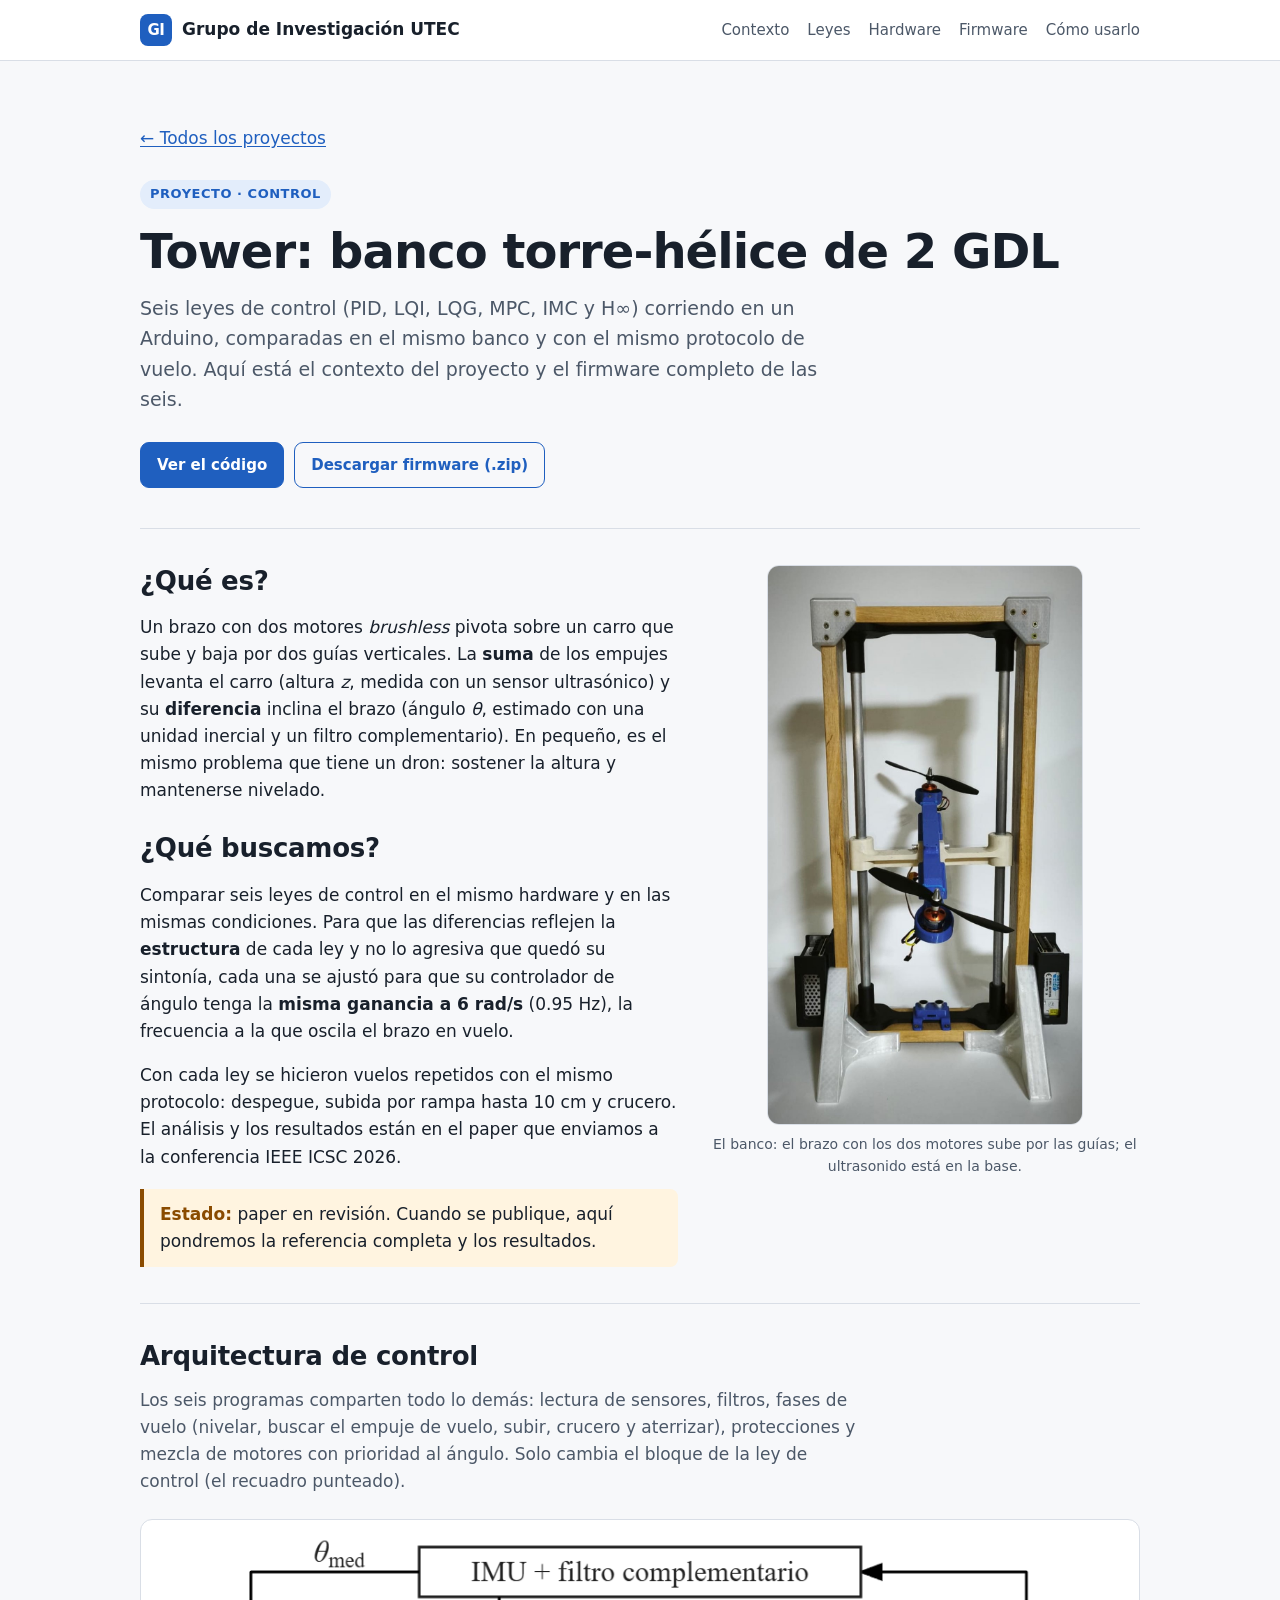
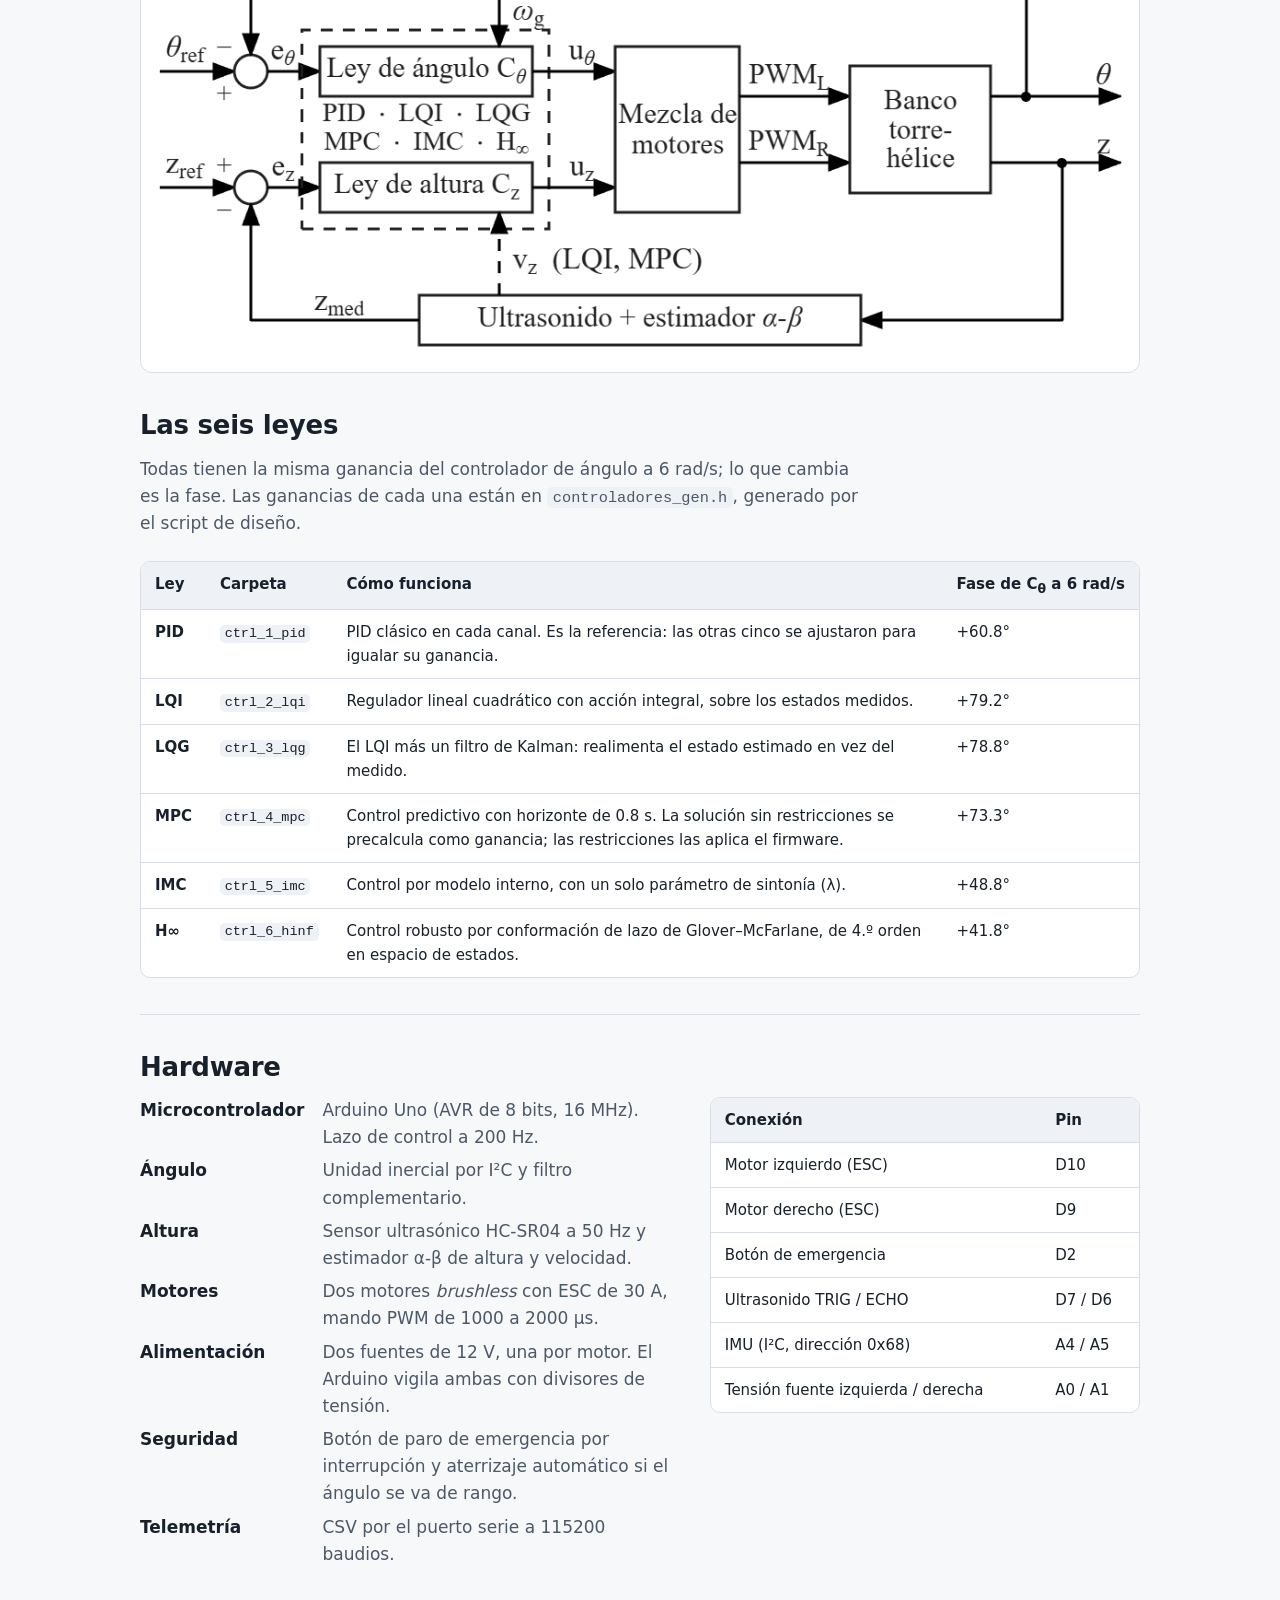
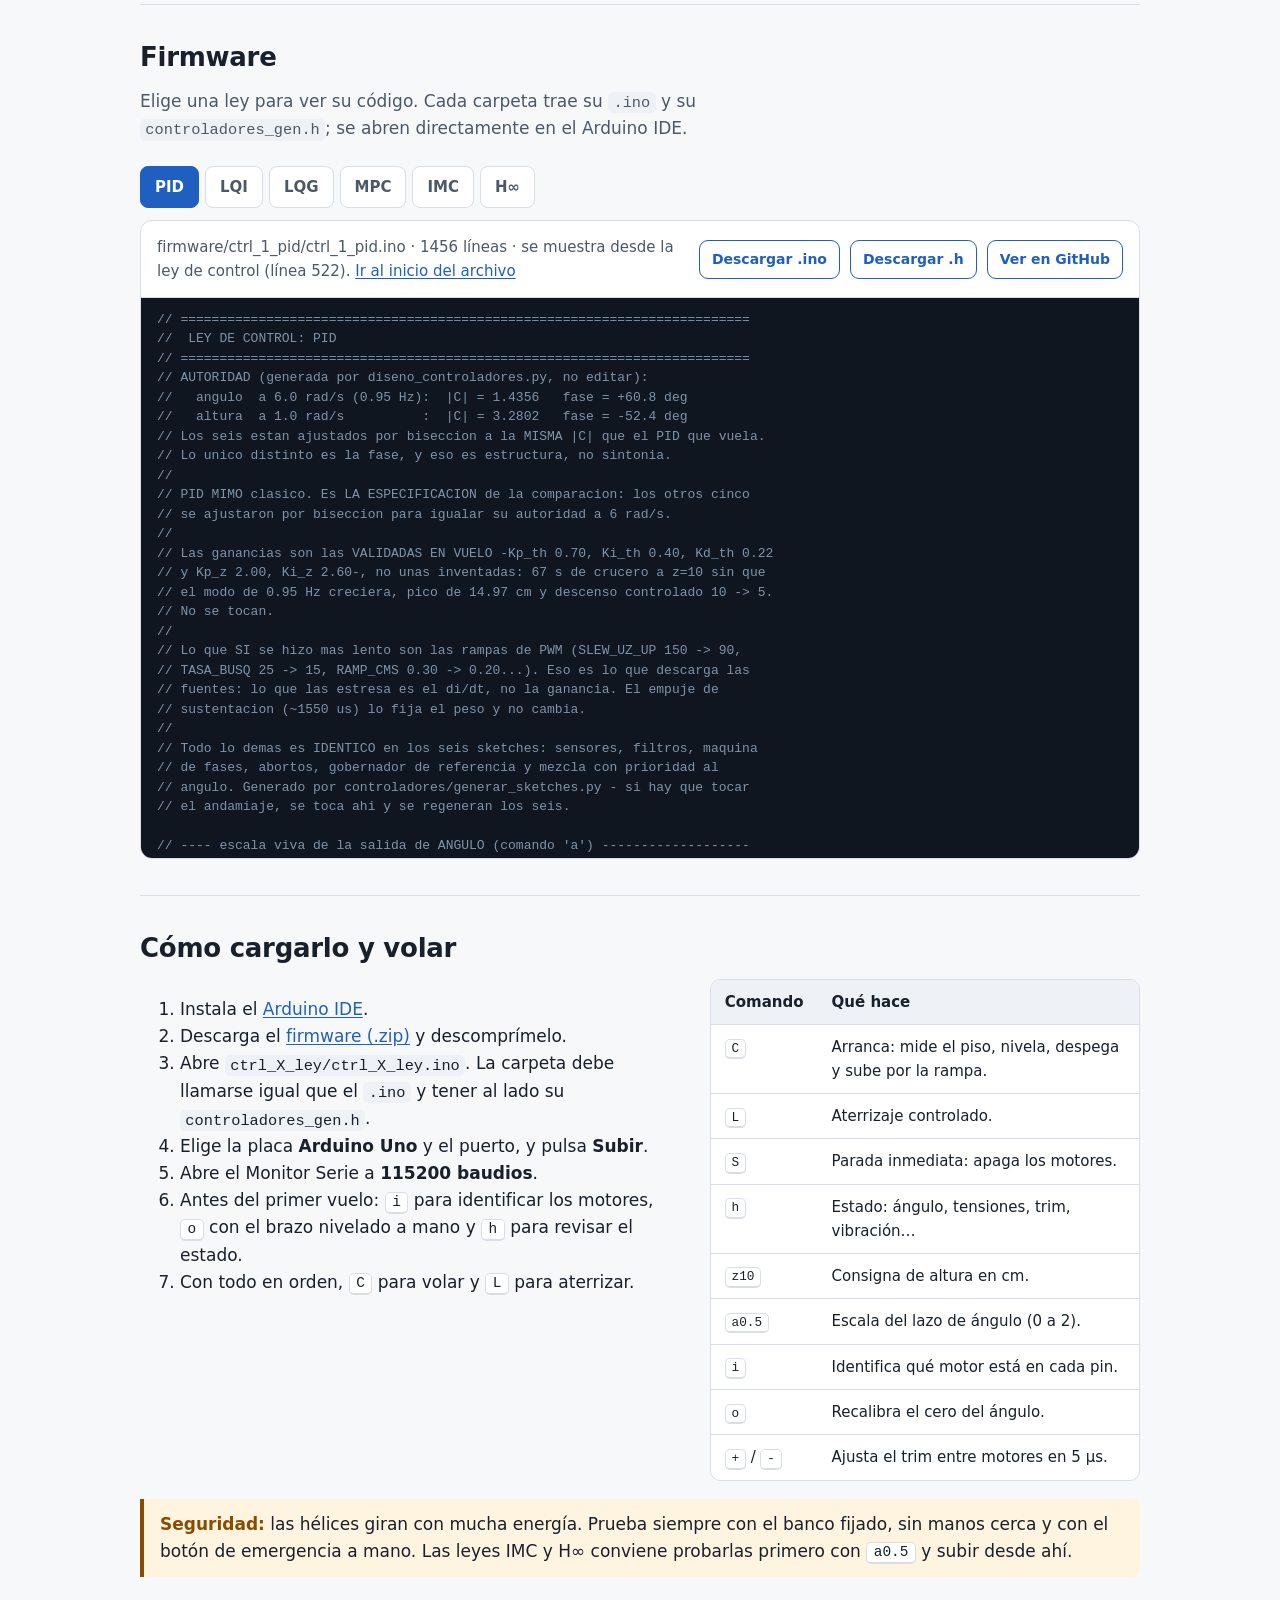
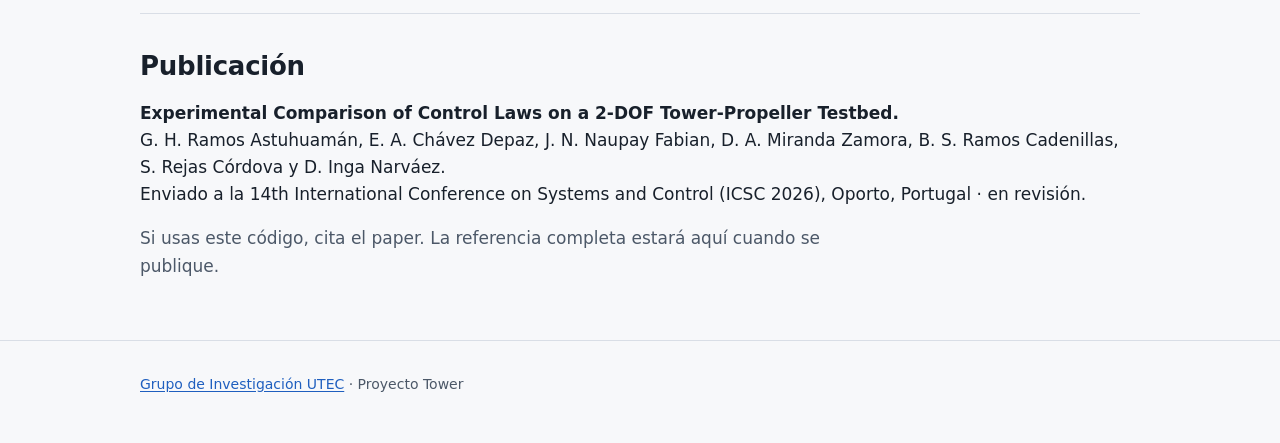
==== tower/index.html @ 36b3b281 "Web del Grupo de Investigación UTEC y proyecto Tower (firmware de las seis leyes)" ====
<!doctype html>
<html lang="es">
<head>
  <meta charset="utf-8">
  <meta name="viewport" content="width=device-width, initial-scale=1">
  <title>Tower · Grupo de Investigación UTEC</title>
  <meta name="description" content="Banco torre-hélice de 2 GDL: comparación experimental de seis leyes de control en Arduino. Contexto, hardware y firmware.">
  <link rel="stylesheet" href="../assets/estilo.css">
</head>
<body>
  <header class="barra">
    <div class="contenedor">
      <a class="marca" href="../"><span class="marca-icono" aria-hidden="true">GI</span>Grupo de Investigación UTEC</a>
      <nav class="menu" aria-label="Secciones del proyecto">
        <a href="#contexto">Contexto</a>
        <a href="#leyes">Leyes</a>
        <a href="#hardware">Hardware</a>
        <a href="#firmware">Firmware</a>
        <a href="#uso">Cómo usarlo</a>
      </nav>
    </div>
  </header>

  <main>
    <div class="contenedor">
      <section class="portada">
        <a href="../">← Todos los proyectos</a><br><br>
        <span class="etiqueta">Proyecto · Control</span>
        <h1>Tower: banco torre-hélice de 2 GDL</h1>
        <p class="entrada">Seis leyes de control (PID, LQI, LQG, MPC, IMC y H∞) corriendo en un Arduino, comparadas en el
          mismo banco y con el mismo protocolo de vuelo. Aquí está el contexto del proyecto y el firmware completo de las seis.</p>
        <br>
        <div class="botones">
          <a class="boton" href="#firmware">Ver el código</a>
          <a class="boton secundario" href="firmware_tower.zip" download>Descargar firmware (.zip)</a>
        </div>
      </section>

      <section id="contexto">
        <div class="dos-columnas">
          <div>
            <h2>¿Qué es?</h2>
            <p>Un brazo con dos motores <em>brushless</em> pivota sobre un carro que sube y baja por dos guías verticales.
              La <strong>suma</strong> de los empujes levanta el carro (altura <em>z</em>, medida con un sensor ultrasónico)
              y su <strong>diferencia</strong> inclina el brazo (ángulo <em>θ</em>, estimado con una unidad inercial y un
              filtro complementario). En pequeño, es el mismo problema que tiene un dron: sostener la altura y mantenerse
              nivelado.</p>
            <h2 style="margin-top:28px">¿Qué buscamos?</h2>
            <p>Comparar seis leyes de control en el mismo hardware y en las mismas condiciones. Para que las diferencias
              reflejen la <strong>estructura</strong> de cada ley y no lo agresiva que quedó su sintonía, cada una se ajustó
              para que su controlador de ángulo tenga la <strong>misma ganancia a 6 rad/s</strong> (0.95 Hz), la frecuencia
              a la que oscila el brazo en vuelo.</p>
            <p>Con cada ley se hicieron vuelos repetidos con el mismo protocolo: despegue, subida por rampa hasta 10 cm y
              crucero. El análisis y los resultados están en el paper que enviamos a la conferencia IEEE ICSC 2026.</p>
            <p class="nota"><strong>Estado:</strong> paper en revisión. Cuando se publique, aquí pondremos la referencia
              completa y los resultados.</p>
          </div>
          <figure>
            <img class="foto-banco" src="img/banco.jpg" alt="Banco torre-hélice: marco con dos guías metálicas, carro con el brazo azul, dos motores con hélices y el sensor ultrasónico en la base" width="900" height="1600">
            <figcaption>El banco: el brazo con los dos motores sube por las guías; el ultrasonido está en la base.</figcaption>
          </figure>
        </div>
      </section>

      <section id="leyes">
        <h2>Arquitectura de control</h2>
        <p class="seccion-intro">Los seis programas comparten todo lo demás: lectura de sensores, filtros, fases de vuelo
          (nivelar, buscar el empuje de vuelo, subir, crucero y aterrizar), protecciones y mezcla de motores con prioridad
          al ángulo. Solo cambia el bloque de la ley de control (el recuadro punteado).</p>
        <figure class="diagrama">
          <img src="img/diagrama_bloques.png" alt="Diagrama de bloques: las leyes de ángulo y de altura calculan u_theta y u_z, la mezcla de motores genera los PWM izquierdo y derecho, y la IMU y el ultrasonido cierran los lazos" width="1050" height="456">
        </figure>

        <h2 style="margin-top:36px">Las seis leyes</h2>
        <p class="seccion-intro">Todas tienen la misma ganancia del controlador de ángulo a 6 rad/s; lo que cambia es la fase.
          Las ganancias de cada una están en <code>controladores_gen.h</code>, generado por el script de diseño.</p>
        <div class="tabla-envoltura">
          <table>
            <thead>
              <tr><th>Ley</th><th>Carpeta</th><th>Cómo funciona</th><th>Fase de C<sub>θ</sub> a 6 rad/s</th></tr>
            </thead>
            <tbody>
              <tr><td><strong>PID</strong></td><td><code>ctrl_1_pid</code></td><td>PID clásico en cada canal. Es la referencia: las otras cinco se ajustaron para igualar su ganancia.</td><td class="num">+60.8°</td></tr>
              <tr><td><strong>LQI</strong></td><td><code>ctrl_2_lqi</code></td><td>Regulador lineal cuadrático con acción integral, sobre los estados medidos.</td><td class="num">+79.2°</td></tr>
              <tr><td><strong>LQG</strong></td><td><code>ctrl_3_lqg</code></td><td>El LQI más un filtro de Kalman: realimenta el estado estimado en vez del medido.</td><td class="num">+78.8°</td></tr>
              <tr><td><strong>MPC</strong></td><td><code>ctrl_4_mpc</code></td><td>Control predictivo con horizonte de 0.8 s. La solución sin restricciones se precalcula como ganancia; las restricciones las aplica el firmware.</td><td class="num">+73.3°</td></tr>
              <tr><td><strong>IMC</strong></td><td><code>ctrl_5_imc</code></td><td>Control por modelo interno, con un solo parámetro de sintonía (λ).</td><td class="num">+48.8°</td></tr>
              <tr><td><strong>H∞</strong></td><td><code>ctrl_6_hinf</code></td><td>Control robusto por conformación de lazo de Glover–McFarlane, de 4.º orden en espacio de estados.</td><td class="num">+41.8°</td></tr>
            </tbody>
          </table>
        </div>
      </section>

      <section id="hardware">
        <h2>Hardware</h2>
        <div class="dos-columnas">
          <dl class="datos">
            <dt>Microcontrolador</dt><dd>Arduino Uno (AVR de 8 bits, 16 MHz). Lazo de control a 200 Hz.</dd>
            <dt>Ángulo</dt><dd>Unidad inercial por I²C y filtro complementario.</dd>
            <dt>Altura</dt><dd>Sensor ultrasónico HC-SR04 a 50 Hz y estimador α-β de altura y velocidad.</dd>
            <dt>Motores</dt><dd>Dos motores <em>brushless</em> con ESC de 30 A, mando PWM de 1000 a 2000 µs.</dd>
            <dt>Alimentación</dt><dd>Dos fuentes de 12 V, una por motor. El Arduino vigila ambas con divisores de tensión.</dd>
            <dt>Seguridad</dt><dd>Botón de paro de emergencia por interrupción y aterrizaje automático si el ángulo se va de rango.</dd>
            <dt>Telemetría</dt><dd>CSV por el puerto serie a 115200 baudios.</dd>
          </dl>
          <div class="tabla-envoltura">
            <table>
              <thead><tr><th>Conexión</th><th>Pin</th></tr></thead>
              <tbody>
                <tr><td>Motor izquierdo (ESC)</td><td class="num">D10</td></tr>
                <tr><td>Motor derecho (ESC)</td><td class="num">D9</td></tr>
                <tr><td>Botón de emergencia</td><td class="num">D2</td></tr>
                <tr><td>Ultrasonido TRIG / ECHO</td><td class="num">D7 / D6</td></tr>
                <tr><td>IMU (I²C, dirección 0x68)</td><td class="num">A4 / A5</td></tr>
                <tr><td>Tensión fuente izquierda / derecha</td><td class="num">A0 / A1</td></tr>
              </tbody>
            </table>
          </div>
        </div>
      </section>

      <section id="firmware">
        <h2>Firmware</h2>
        <p class="seccion-intro">Elige una ley para ver su código. Cada carpeta trae su <code>.ino</code> y su
          <code>controladores_gen.h</code>; se abren directamente en el Arduino IDE.</p>
        <div class="pestanas" role="tablist" aria-label="Ley de control">
          <button class="pestana" role="tab" data-ley="ctrl_1_pid" aria-selected="true">PID</button>
          <button class="pestana" role="tab" data-ley="ctrl_2_lqi" aria-selected="false">LQI</button>
          <button class="pestana" role="tab" data-ley="ctrl_3_lqg" aria-selected="false">LQG</button>
          <button class="pestana" role="tab" data-ley="ctrl_4_mpc" aria-selected="false">MPC</button>
          <button class="pestana" role="tab" data-ley="ctrl_5_imc" aria-selected="false">IMC</button>
          <button class="pestana" role="tab" data-ley="ctrl_6_hinf" aria-selected="false">H∞</button>
        </div>
        <div class="visor" role="tabpanel">
          <div class="visor-cabecera">
            <p id="visor-info">firmware/ctrl_1_pid/ctrl_1_pid.ino</p>
            <div class="botones">
              <a class="boton secundario" id="enlace-ino" href="firmware/ctrl_1_pid/ctrl_1_pid.ino" download>Descargar .ino</a>
              <a class="boton secundario" id="enlace-h" href="firmware/ctrl_1_pid/controladores_gen.h" download>Descargar .h</a>
              <a class="boton secundario" id="enlace-github" href="#" hidden>Ver en GitHub</a>
            </div>
          </div>
          <pre class="codigo" id="codigo" tabindex="0">Cargando…</pre>
        </div>
      </section>

      <section id="uso">
        <h2>Cómo cargarlo y volar</h2>
        <div class="dos-columnas">
          <ol>
            <li>Instala el <a href="https://www.arduino.cc/en/software" rel="noopener">Arduino IDE</a>.</li>
            <li>Descarga el <a href="firmware_tower.zip" download>firmware (.zip)</a> y descomprímelo.</li>
            <li>Abre <code>ctrl_X_ley/ctrl_X_ley.ino</code>. La carpeta debe llamarse igual que el <code>.ino</code> y tener
              al lado su <code>controladores_gen.h</code>.</li>
            <li>Elige la placa <strong>Arduino Uno</strong> y el puerto, y pulsa <strong>Subir</strong>.</li>
            <li>Abre el Monitor Serie a <strong>115200 baudios</strong>.</li>
            <li>Antes del primer vuelo: <kbd>i</kbd> para identificar los motores, <kbd>o</kbd> con el brazo nivelado a
              mano y <kbd>h</kbd> para revisar el estado.</li>
            <li>Con todo en orden, <kbd>C</kbd> para volar y <kbd>L</kbd> para aterrizar.</li>
          </ol>
          <div class="tabla-envoltura">
            <table>
              <thead><tr><th>Comando</th><th>Qué hace</th></tr></thead>
              <tbody>
                <tr><td><kbd>C</kbd></td><td>Arranca: mide el piso, nivela, despega y sube por la rampa.</td></tr>
                <tr><td><kbd>L</kbd></td><td>Aterrizaje controlado.</td></tr>
                <tr><td><kbd>S</kbd></td><td>Parada inmediata: apaga los motores.</td></tr>
                <tr><td><kbd>h</kbd></td><td>Estado: ángulo, tensiones, trim, vibración…</td></tr>
                <tr><td><kbd>z10</kbd></td><td>Consigna de altura en cm.</td></tr>
                <tr><td><kbd>a0.5</kbd></td><td>Escala del lazo de ángulo (0 a 2).</td></tr>
                <tr><td><kbd>i</kbd></td><td>Identifica qué motor está en cada pin.</td></tr>
                <tr><td><kbd>o</kbd></td><td>Recalibra el cero del ángulo.</td></tr>
                <tr><td><kbd>+</kbd> / <kbd>-</kbd></td><td>Ajusta el trim entre motores en 5 µs.</td></tr>
              </tbody>
            </table>
          </div>
        </div>
        <p class="nota"><strong>Seguridad:</strong> las hélices giran con mucha energía. Prueba siempre con el banco fijado,
          sin manos cerca y con el botón de emergencia a mano. Las leyes IMC y H∞ conviene probarlas primero con
          <kbd>a0.5</kbd> y subir desde ahí.</p>
      </section>

      <section id="publicacion">
        <h2>Publicación</h2>
        <p><strong>Experimental Comparison of Control Laws on a 2-DOF Tower-Propeller Testbed.</strong><br>
          G. H. Ramos Astuhuamán, E. A. Chávez Depaz, J. N. Naupay Fabian, D. A. Miranda Zamora, B. S. Ramos Cadenillas,
          S. Rejas Córdova y D. Inga Narváez.<br>
          Enviado a la 14th International Conference on Systems and Control (ICSC 2026), Oporto, Portugal · en revisión.</p>
        <p class="seccion-intro">Si usas este código, cita el paper. La referencia completa estará aquí cuando se publique.</p>
      </section>
    </div>
  </main>

  <footer>
    <div class="contenedor"><a href="../">Grupo de Investigación UTEC</a> · Proyecto Tower</div>
  </footer>

  <script>
  (function () {
    // Repositorio en GitHub ("usuario/repositorio"). Vacío = se detecta solo en GitHub Pages.
    var REPO = "";

    var codigo = document.getElementById("codigo");
    var info = document.getElementById("visor-info");
    var enlaceIno = document.getElementById("enlace-ino");
    var enlaceH = document.getElementById("enlace-h");
    var enlaceGit = document.getElementById("enlace-github");
    var cache = {};

    function repoGitHub() {
      if (REPO) return REPO;
      var host = location.hostname;
      if (!/\.github\.io$/.test(host)) return null;
      var usuario = host.split(".")[0];
      var partes = location.pathname.split("/").filter(Boolean);
      var repo = partes.length && partes[0] !== "tower" ? partes[0] : usuario + ".github.io";
      return usuario + "/" + repo;
    }

    function escapar(t) {
      return t.replace(/&/g, "&amp;").replace(/</g, "&lt;").replace(/>/g, "&gt;");
    }

    // Resalta los comentarios // y /* */ (sin tocar lo que está dentro de comillas).
    function resaltar(texto) {
      var salida = "", i = 0, n = texto.length, enBloque = false;
      while (i < n) {
        if (enBloque) {
          var fin = texto.indexOf("*/", i);
          fin = fin < 0 ? n : fin + 2;
          salida += '<span class="com">' + escapar(texto.slice(i, fin)) + "</span>";
          i = fin; enBloque = false; continue;
        }
        var c = texto[i];
        if (c === '"' || c === "'") {
          var j = i + 1;
          while (j < n && texto[j] !== c && texto[j] !== "\n") { if (texto[j] === "\\") j++; j++; }
          salida += escapar(texto.slice(i, j + 1)); i = j + 1; continue;
        }
        if (c === "/" && texto[i + 1] === "/") {
          var eol = texto.indexOf("\n", i); if (eol < 0) eol = n;
          salida += '<span class="com">' + escapar(texto.slice(i, eol)) + "</span>";
          i = eol; continue;
        }
        if (c === "/" && texto[i + 1] === "*") { enBloque = true; continue; }
        salida += escapar(c); i++;
      }
      return salida;
    }

    function mostrar(ley) {
      var ruta = "firmware/" + ley + "/" + ley + ".ino";
      enlaceIno.href = ruta;
      enlaceH.href = "firmware/" + ley + "/controladores_gen.h";
      var repo = repoGitHub();
      if (repo) {
        enlaceGit.href = "https://github.com/" + repo + "/tree/main/tower/firmware/" + ley;
        enlaceGit.hidden = false;
      }
      document.querySelectorAll(".pestana").forEach(function (b) {
        b.setAttribute("aria-selected", b.dataset.ley === ley ? "true" : "false");
      });
      if (cache[ley]) { pintar(ley, ruta, cache[ley]); return; }
      codigo.textContent = "Cargando…";
      fetch(ruta).then(function (r) {
        if (!r.ok) throw new Error(r.status);
        return r.text();
      }).then(function (t) {
        cache[ley] = t; pintar(ley, ruta, t);
      }).catch(function () {
        info.textContent = ruta;
        codigo.textContent = "No se pudo cargar el código aquí (al abrir la página como archivo local el navegador lo bloquea).\n" +
          "Usa el botón «Descargar .ino» o mira la carpeta tower/firmware del repositorio.";
      });
    }

    // Muestra el archivo completo y lo deja posicionado en el bloque propio de la ley
    // (los seis comparten la cabecera y el andamiaje; lo que cambia empieza en "LEY DE CONTROL").
    function pintar(ley, ruta, texto) {
      texto = texto.replace(/\r\n?/g, "\n");
      var lineas = texto.split("\n");
      var marca = -1;
      for (var k = 0; k < lineas.length; k++) {
        if (lineas[k].indexOf("LEY DE CONTROL") >= 0) { marca = Math.max(0, k - 1); break; }
      }
      if (marca < 0) {
        info.textContent = ruta + " · " + lineas.length.toLocaleString("es") + " líneas";
        codigo.innerHTML = resaltar(texto);
        codigo.scrollTop = 0;
        return;
      }
      var antes = lineas.slice(0, marca).join("\n") + "\n";
      var despues = lineas.slice(marca).join("\n");
      codigo.innerHTML = resaltar(antes) + '<span id="marca-ley"></span>' + resaltar(despues);
      info.innerHTML = escapar(ruta) + " · " + lineas.length.toLocaleString("es") +
        ' líneas · se muestra desde la ley de control (línea ' + (marca + 1) + '). ' +
        '<a href="#" id="ir-inicio">Ir al inicio del archivo</a>';
      var span = document.getElementById("marca-ley");
      codigo.scrollTop = span.offsetTop - 14;
      document.getElementById("ir-inicio").addEventListener("click", function (e) {
        e.preventDefault(); codigo.scrollTop = 0;
      });
    }

    document.querySelectorAll(".pestana").forEach(function (b) {
      b.addEventListener("click", function () { mostrar(b.dataset.ley); });
    });
    mostrar("ctrl_1_pid");
  })();
  </script>
</body>
</html>
---- assets/estilo.css ----
/* Grupo de Investigación UTEC — estilos compartidos por todas las páginas */

:root {
  --fondo: #f7f8fa;
  --superficie: #ffffff;
  --superficie-2: #eef1f5;
  --texto: #18202b;
  --texto-suave: #4c5868;
  --borde: #d9dee6;
  --acento: #1f5fbf;
  --acento-suave: #e3edfb;
  --acento-texto: #ffffff;
  --aviso: #8a4b00;
  --aviso-fondo: #fff4e0;
  --codigo-fondo: #0f1620;
  --codigo-texto: #dbe4ee;
  --codigo-comentario: #7f93a8;
  --sombra: 0 1px 2px rgba(16, 24, 40, .06), 0 4px 16px rgba(16, 24, 40, .06);
  --radio: 12px;
  --ancho: 1040px;
  --fuente: "Segoe UI", system-ui, -apple-system, Roboto, "Helvetica Neue", Arial, sans-serif;
  --mono: ui-monospace, "Cascadia Code", "SFMono-Regular", Consolas, "Liberation Mono", monospace;
  color-scheme: light;
}

@media (prefers-color-scheme: dark) {
  :root {
    --fondo: #0e131a;
    --superficie: #151c25;
    --superficie-2: #1c2531;
    --texto: #e6ebf1;
    --texto-suave: #a3b0c0;
    --borde: #2a3543;
    --acento: #6ea8ff;
    --acento-suave: #1a2a42;
    --acento-texto: #0e131a;
    --aviso: #ffcf8a;
    --aviso-fondo: #2e2414;
    --codigo-fondo: #0a0f15;
    --sombra: 0 1px 2px rgba(0, 0, 0, .4);
    color-scheme: dark;
  }
}

* { box-sizing: border-box; }
html { scroll-behavior: smooth; }
body {
  margin: 0;
  background: var(--fondo);
  color: var(--texto);
  font-family: var(--fuente);
  font-size: 17px;
  line-height: 1.6;
}
img { max-width: 100%; height: auto; display: block; }
a { color: var(--acento); text-underline-offset: 2px; }
a:hover { text-decoration-thickness: 2px; }
code, pre, kbd { font-family: var(--mono); }
code { font-size: .9em; background: var(--superficie-2); padding: .1em .35em; border-radius: 5px; }
kbd {
  font-size: .85em; padding: .1em .45em; border: 1px solid var(--borde);
  border-bottom-width: 2px; border-radius: 5px; background: var(--superficie);
}

.contenedor { max-width: var(--ancho); margin: 0 auto; padding: 0 20px; }

/* ---- barra superior ---- */
.barra {
  position: sticky; top: 0; z-index: 10;
  background: color-mix(in srgb, var(--superficie) 92%, transparent);
  backdrop-filter: blur(8px);
  border-bottom: 1px solid var(--borde);
}
.barra .contenedor { display: flex; align-items: center; gap: 20px; min-height: 60px; flex-wrap: wrap; }
.marca { display: flex; align-items: center; gap: 10px; font-weight: 700; color: var(--texto); text-decoration: none; }
.marca-icono {
  width: 32px; height: 32px; border-radius: 8px; background: var(--acento); color: var(--acento-texto);
  display: grid; place-items: center; font-size: 15px; font-weight: 800; letter-spacing: -.5px;
}
.menu { display: flex; gap: 18px; margin-left: auto; flex-wrap: wrap; }
.menu a { color: var(--texto-suave); text-decoration: none; font-size: 15px; }
.menu a:hover, .menu a[aria-current="page"] { color: var(--texto); }

/* ---- portada ---- */
.portada { padding: 64px 0 40px; }
.etiqueta {
  display: inline-block; font-size: 13px; font-weight: 600; letter-spacing: .04em; text-transform: uppercase;
  color: var(--acento); background: var(--acento-suave); padding: 4px 10px; border-radius: 999px;
}
h1 { font-size: clamp(32px, 5vw, 48px); line-height: 1.12; margin: 16px 0 14px; letter-spacing: -.02em; }
h2 { font-size: 26px; line-height: 1.25; margin: 0 0 14px; letter-spacing: -.01em; }
h3 { font-size: 19px; margin: 0 0 8px; }
.entrada { font-size: 19px; color: var(--texto-suave); max-width: 720px; margin: 0; }

section { padding: 36px 0; scroll-margin-top: 64px; }
section + section { border-top: 1px solid var(--borde); }
.seccion-intro { color: var(--texto-suave); max-width: 720px; margin: 0 0 24px; }

/* ---- tarjetas ---- */
.rejilla { display: grid; gap: 20px; grid-template-columns: repeat(auto-fill, minmax(290px, 1fr)); }
.tarjeta {
  background: var(--superficie); border: 1px solid var(--borde); border-radius: var(--radio);
  box-shadow: var(--sombra); overflow: hidden; display: flex; flex-direction: column;
}
.tarjeta-img { aspect-ratio: 16 / 10; object-fit: cover; object-position: center 40%; width: 100%; background: var(--superficie-2); }
.tarjeta-cuerpo { padding: 20px; display: flex; flex-direction: column; gap: 10px; flex: 1; }
.tarjeta-cuerpo p { margin: 0; color: var(--texto-suave); }
.tarjeta-pie { margin-top: auto; padding-top: 6px; }
.tarjeta.pendiente { border-style: dashed; box-shadow: none; background: transparent; }
.tarjeta.pendiente .tarjeta-cuerpo { justify-content: center; min-height: 180px; }

.estado {
  align-self: flex-start; font-size: 13px; font-weight: 600; padding: 3px 10px; border-radius: 999px;
  background: var(--aviso-fondo); color: var(--aviso);
}
.boton {
  display: inline-flex; align-items: center; gap: 8px; padding: 10px 16px; border-radius: 9px;
  background: var(--acento); color: var(--acento-texto); text-decoration: none; font-weight: 600; font-size: 15px;
  border: 1px solid var(--acento);
}
.boton.secundario { background: transparent; color: var(--acento); }
.botones { display: flex; gap: 10px; flex-wrap: wrap; }

/* ---- listas y tablas ---- */
.lista-limpia { list-style: none; padding: 0; margin: 0; }
.personas { display: grid; gap: 10px; grid-template-columns: repeat(auto-fill, minmax(260px, 1fr)); }
.persona { background: var(--superficie); border: 1px solid var(--borde); border-radius: 10px; padding: 12px 16px; }
.persona span { display: block; color: var(--texto-suave); font-size: 14px; }

.tabla-envoltura { overflow-x: auto; border: 1px solid var(--borde); border-radius: 10px; background: var(--superficie); }
table { border-collapse: collapse; width: 100%; font-size: 15px; }
th, td { text-align: left; padding: 10px 14px; border-bottom: 1px solid var(--borde); vertical-align: top; }
th { background: var(--superficie-2); font-weight: 600; white-space: nowrap; }
tr:last-child td { border-bottom: 0; }
td.num { font-variant-numeric: tabular-nums; white-space: nowrap; }

/* ---- página de proyecto ---- */
.dos-columnas { display: grid; gap: 32px; grid-template-columns: minmax(0, 1.25fr) minmax(0, 1fr); align-items: start; }
.foto-banco { border-radius: var(--radio); border: 1px solid var(--borde); max-height: 560px; width: auto; margin: 0 auto; }
figure { margin: 0; }
figcaption { font-size: 14px; color: var(--texto-suave); margin-top: 8px; text-align: center; }
.diagrama { background: #fff; border-radius: var(--radio); padding: 16px; border: 1px solid var(--borde); }
.datos { display: grid; grid-template-columns: max-content 1fr; gap: 6px 18px; margin: 0; }
.datos dt { font-weight: 600; }
.datos dd { margin: 0; color: var(--texto-suave); }
.nota {
  border-left: 4px solid var(--aviso); background: var(--aviso-fondo); padding: 12px 16px;
  border-radius: 0 8px 8px 0; margin: 18px 0 0;
}
.nota strong { color: var(--aviso); }

/* ---- visor de código ---- */
.pestanas { display: flex; gap: 6px; flex-wrap: wrap; margin-bottom: 12px; }
.pestana {
  font: inherit; font-size: 15px; font-weight: 600; padding: 8px 14px; border-radius: 8px; cursor: pointer;
  border: 1px solid var(--borde); background: var(--superficie); color: var(--texto-suave);
}
.pestana[aria-selected="true"] { background: var(--acento); border-color: var(--acento); color: var(--acento-texto); }
.visor { border: 1px solid var(--borde); border-radius: var(--radio); overflow: hidden; background: var(--superficie); }
.visor-cabecera { display: flex; flex-wrap: wrap; gap: 10px 16px; align-items: center; padding: 14px 16px; border-bottom: 1px solid var(--borde); }
.visor-cabecera p { margin: 0; color: var(--texto-suave); font-size: 15px; flex: 1 1 320px; }
.visor-cabecera .botones a { font-size: 14px; padding: 7px 12px; }
.codigo {
  margin: 0; max-height: 560px; overflow: auto; background: var(--codigo-fondo); color: var(--codigo-texto);
  font-size: 13px; line-height: 1.5; padding: 14px 16px; tab-size: 2; position: relative;
}
.codigo .com { color: var(--codigo-comentario); }

footer { padding: 32px 0 48px; color: var(--texto-suave); font-size: 14px; border-top: 1px solid var(--borde); }

@media (max-width: 760px) {
  body { font-size: 16px; }
  .portada { padding: 40px 0 24px; }
  .dos-columnas { grid-template-columns: 1fr; }
  .menu { margin-left: 0; gap: 14px; }
  .datos { grid-template-columns: 1fr; }
  .datos dd { margin-bottom: 6px; }
}
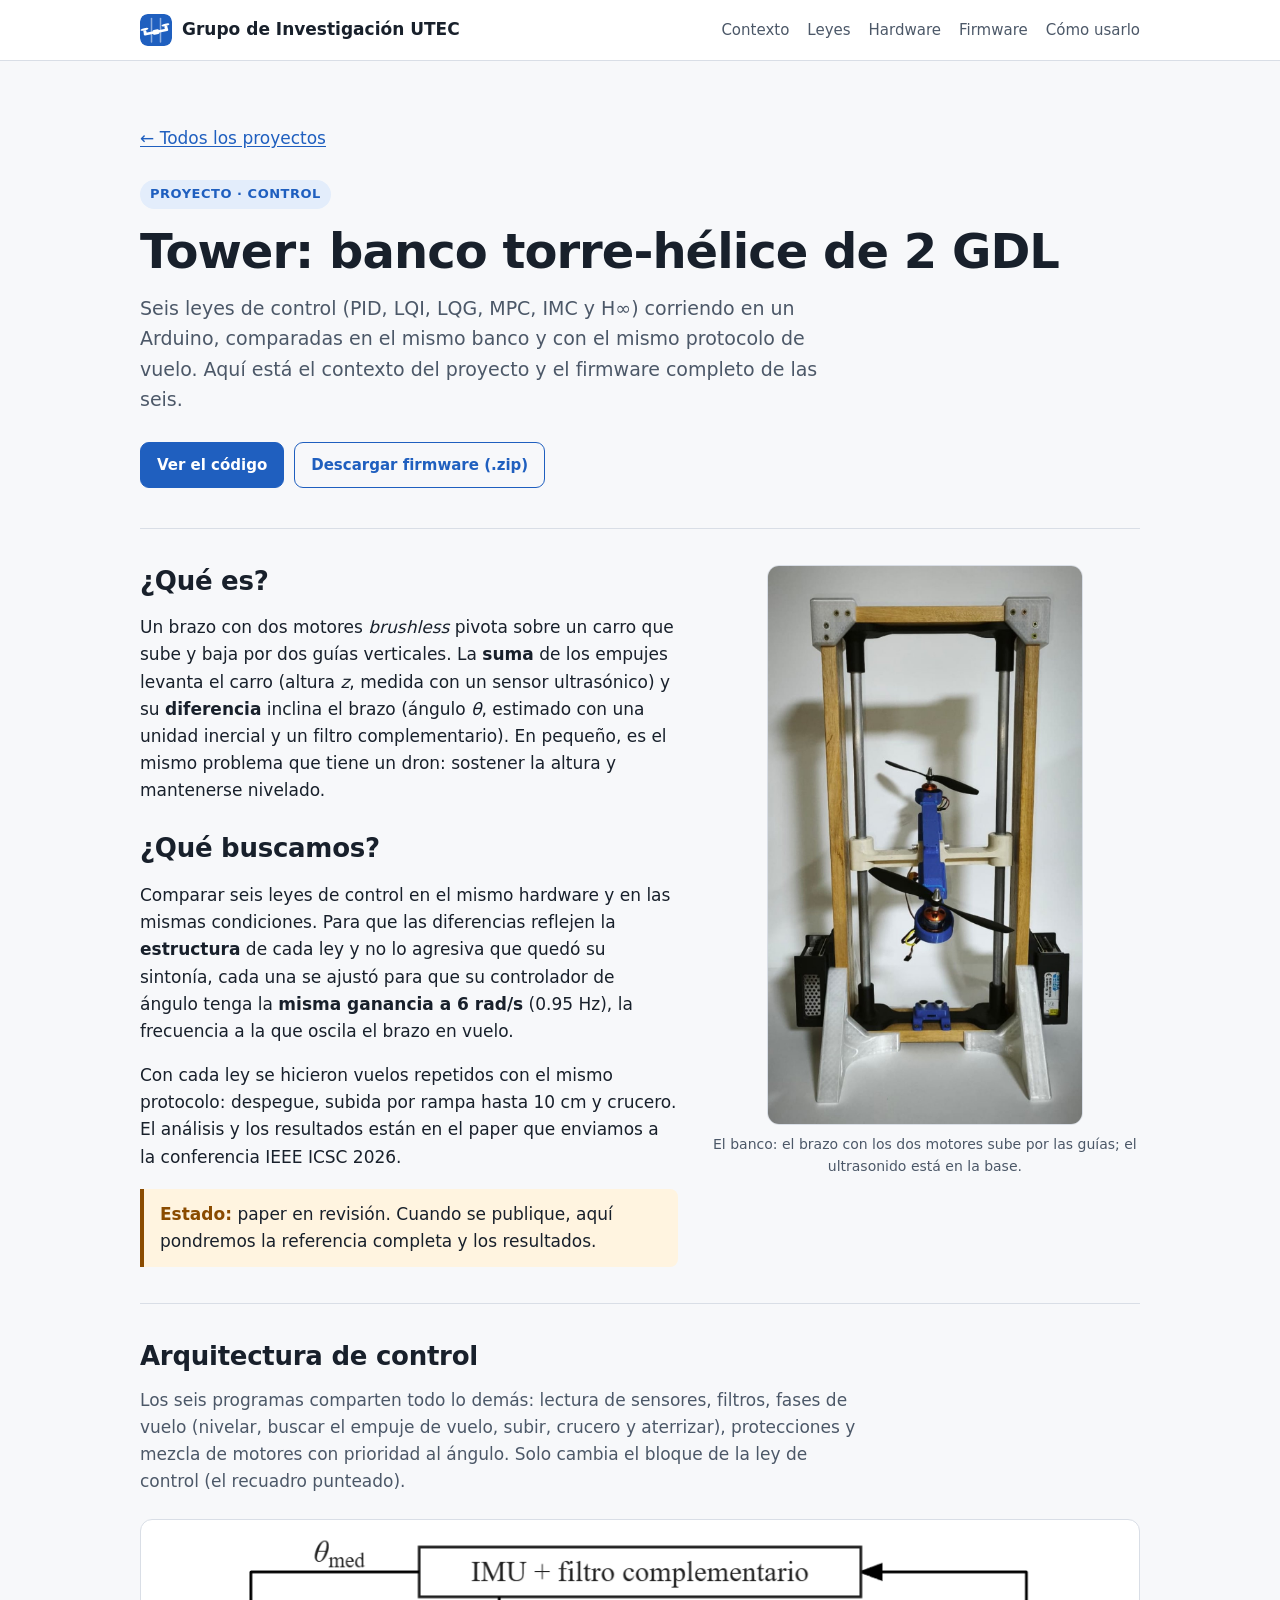
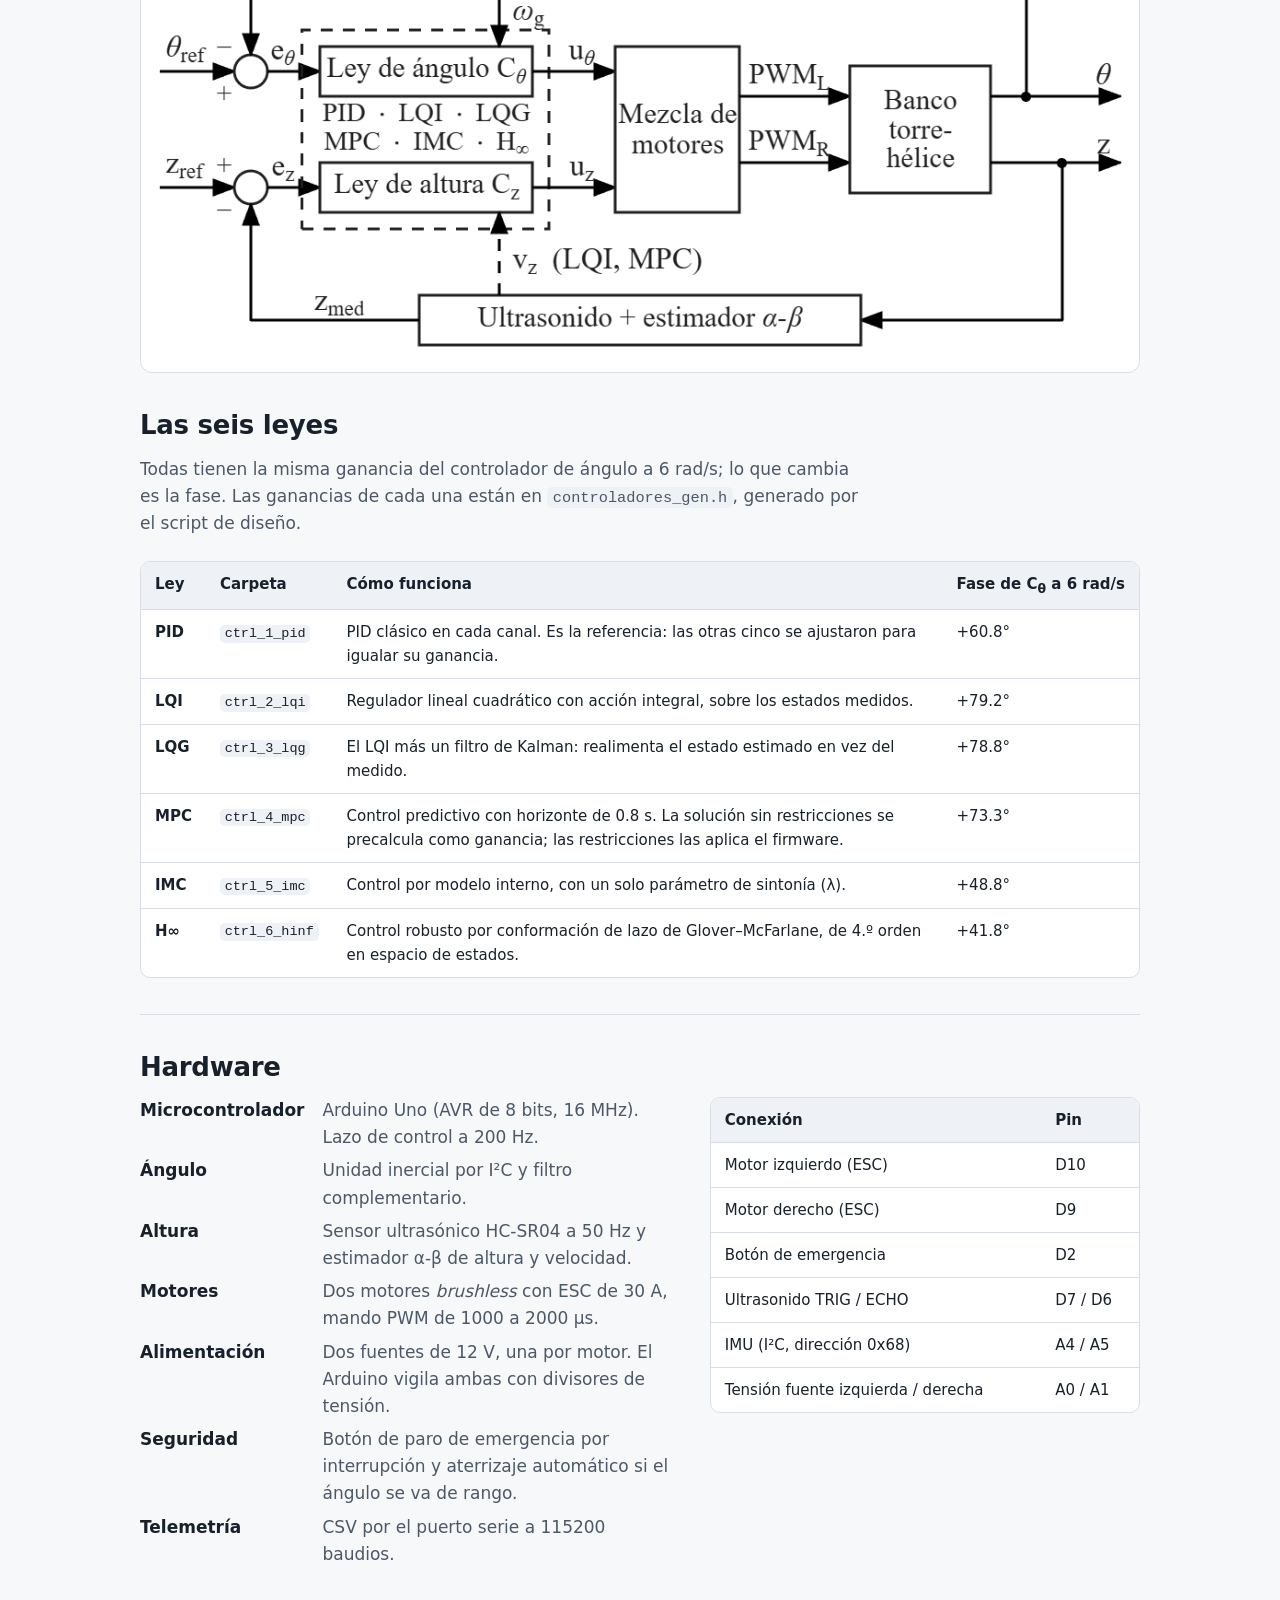
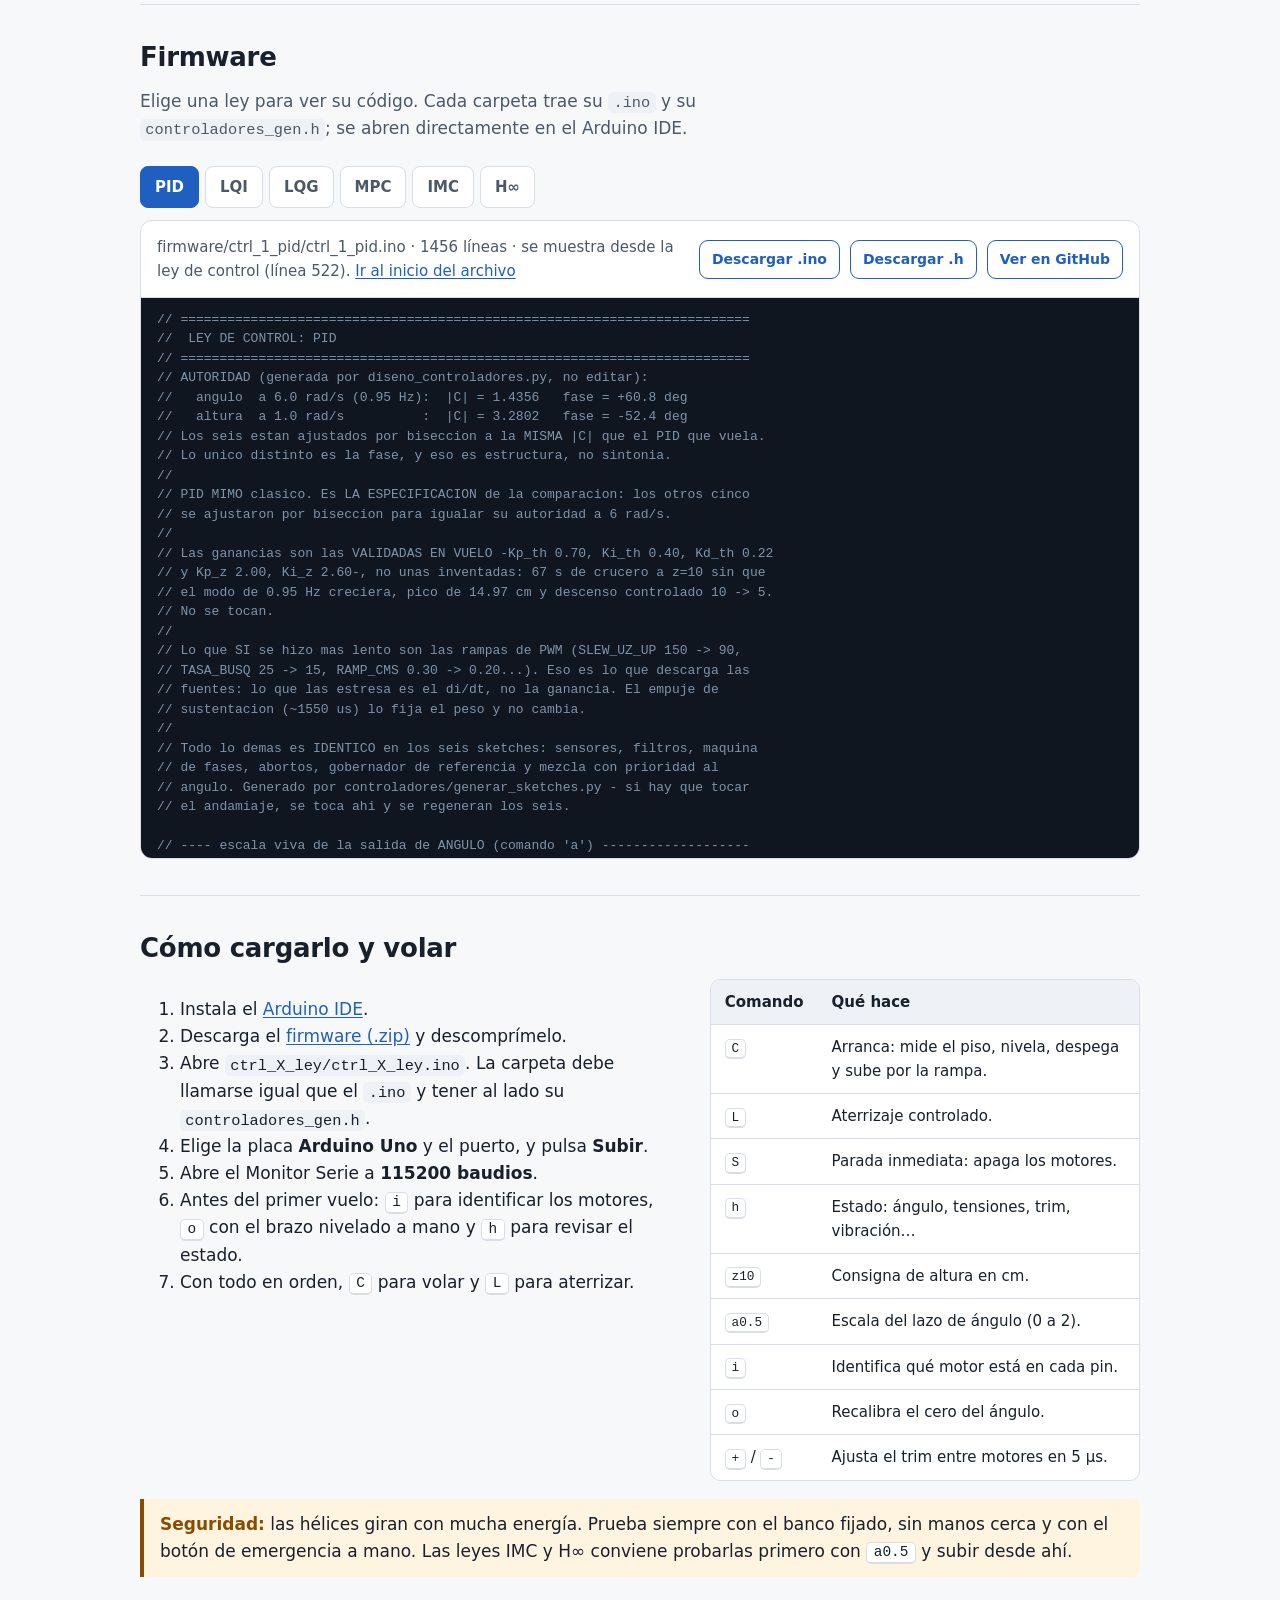
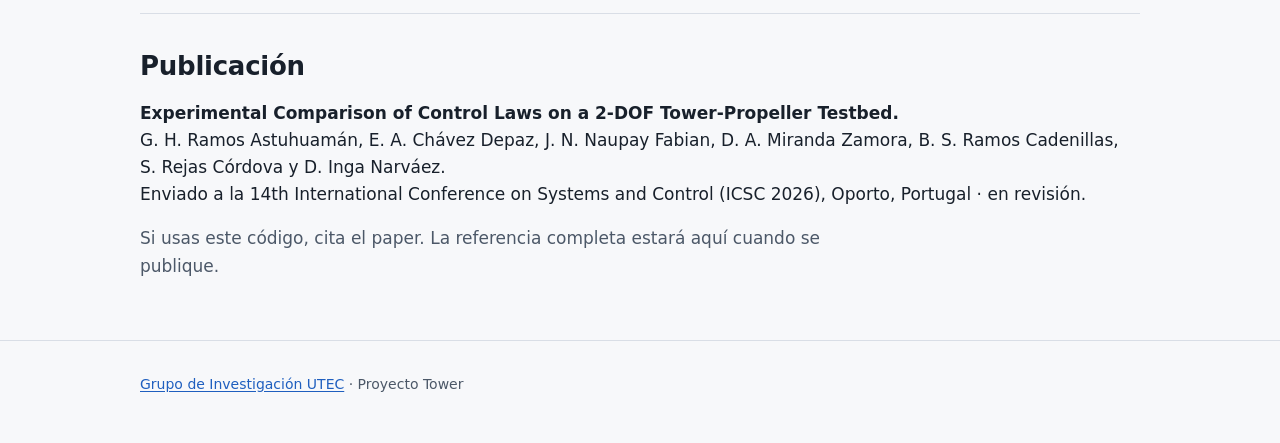
==== commit af42fc50: "Ícono del grupo: banco torre-hélice como favicon y en la barra superior" ====
--- a/tower/index.html
+++ b/tower/index.html
@@ -6,11 +6,14 @@
   <title>Tower · Grupo de Investigación UTEC</title>
   <meta name="description" content="Banco torre-hélice de 2 GDL: comparación experimental de seis leyes de control en Arduino. Contexto, hardware y firmware.">
   <link rel="stylesheet" href="../assets/estilo.css">
+  <link rel="icon" href="../assets/icono.svg" type="image/svg+xml">
+  <link rel="icon" href="../assets/icono-32.png" sizes="32x32" type="image/png">
+  <link rel="apple-touch-icon" href="../assets/apple-touch-icon.png">
 </head>
 <body>
   <header class="barra">
     <div class="contenedor">
-      <a class="marca" href="../"><span class="marca-icono" aria-hidden="true">GI</span>Grupo de Investigación UTEC</a>
+      <a class="marca" href="../"><img class="marca-icono" src="../assets/icono.svg" alt="" width="32" height="32">Grupo de Investigación UTEC</a>
       <nav class="menu" aria-label="Secciones del proyecto">
         <a href="#contexto">Contexto</a>
         <a href="#leyes">Leyes</a>
--- a/assets/estilo.css
+++ b/assets/estilo.css
@@ -73,10 +73,7 @@
 }
 .barra .contenedor { display: flex; align-items: center; gap: 20px; min-height: 60px; flex-wrap: wrap; }
 .marca { display: flex; align-items: center; gap: 10px; font-weight: 700; color: var(--texto); text-decoration: none; }
-.marca-icono {
-  width: 32px; height: 32px; border-radius: 8px; background: var(--acento); color: var(--acento-texto);
-  display: grid; place-items: center; font-size: 15px; font-weight: 800; letter-spacing: -.5px;
-}
+.marca-icono { width: 32px; height: 32px; border-radius: 8px; flex: none; }
 .menu { display: flex; gap: 18px; margin-left: auto; flex-wrap: wrap; }
 .menu a { color: var(--texto-suave); text-decoration: none; font-size: 15px; }
 .menu a:hover, .menu a[aria-current="page"] { color: var(--texto); }
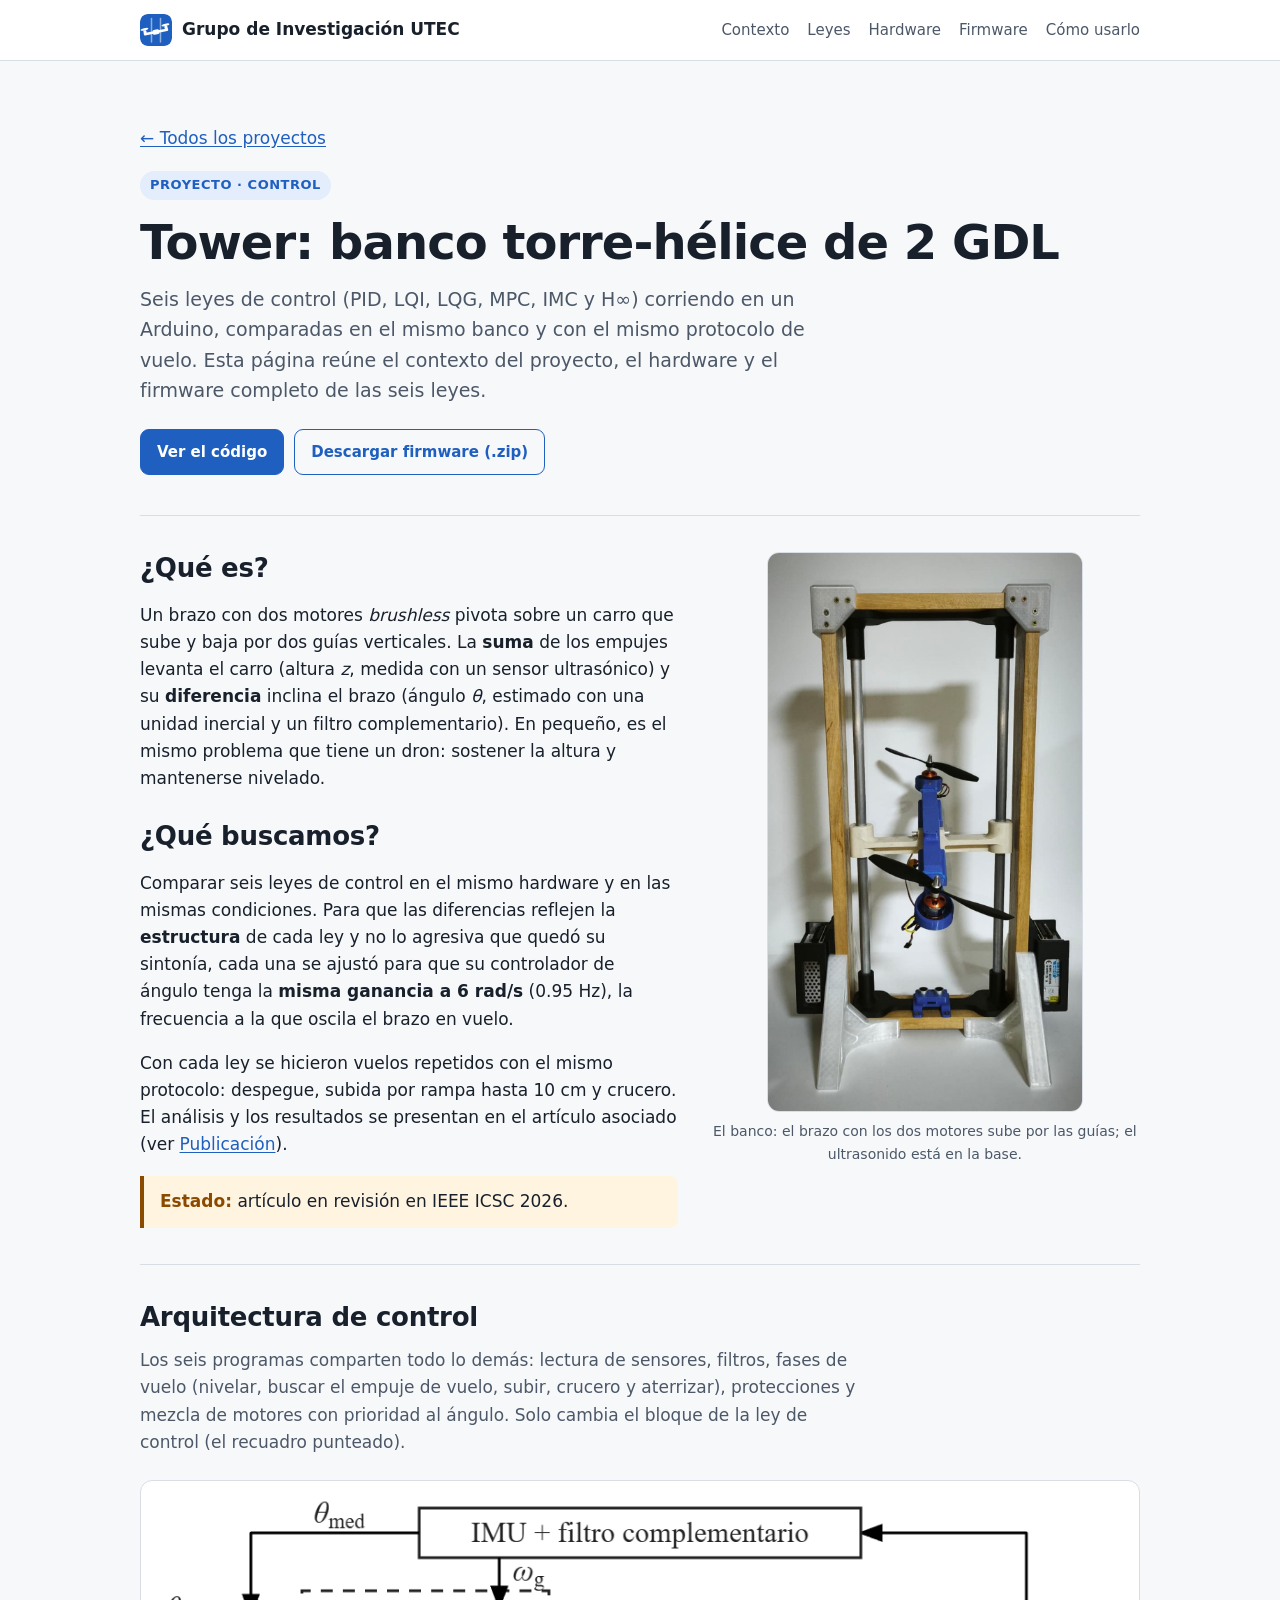
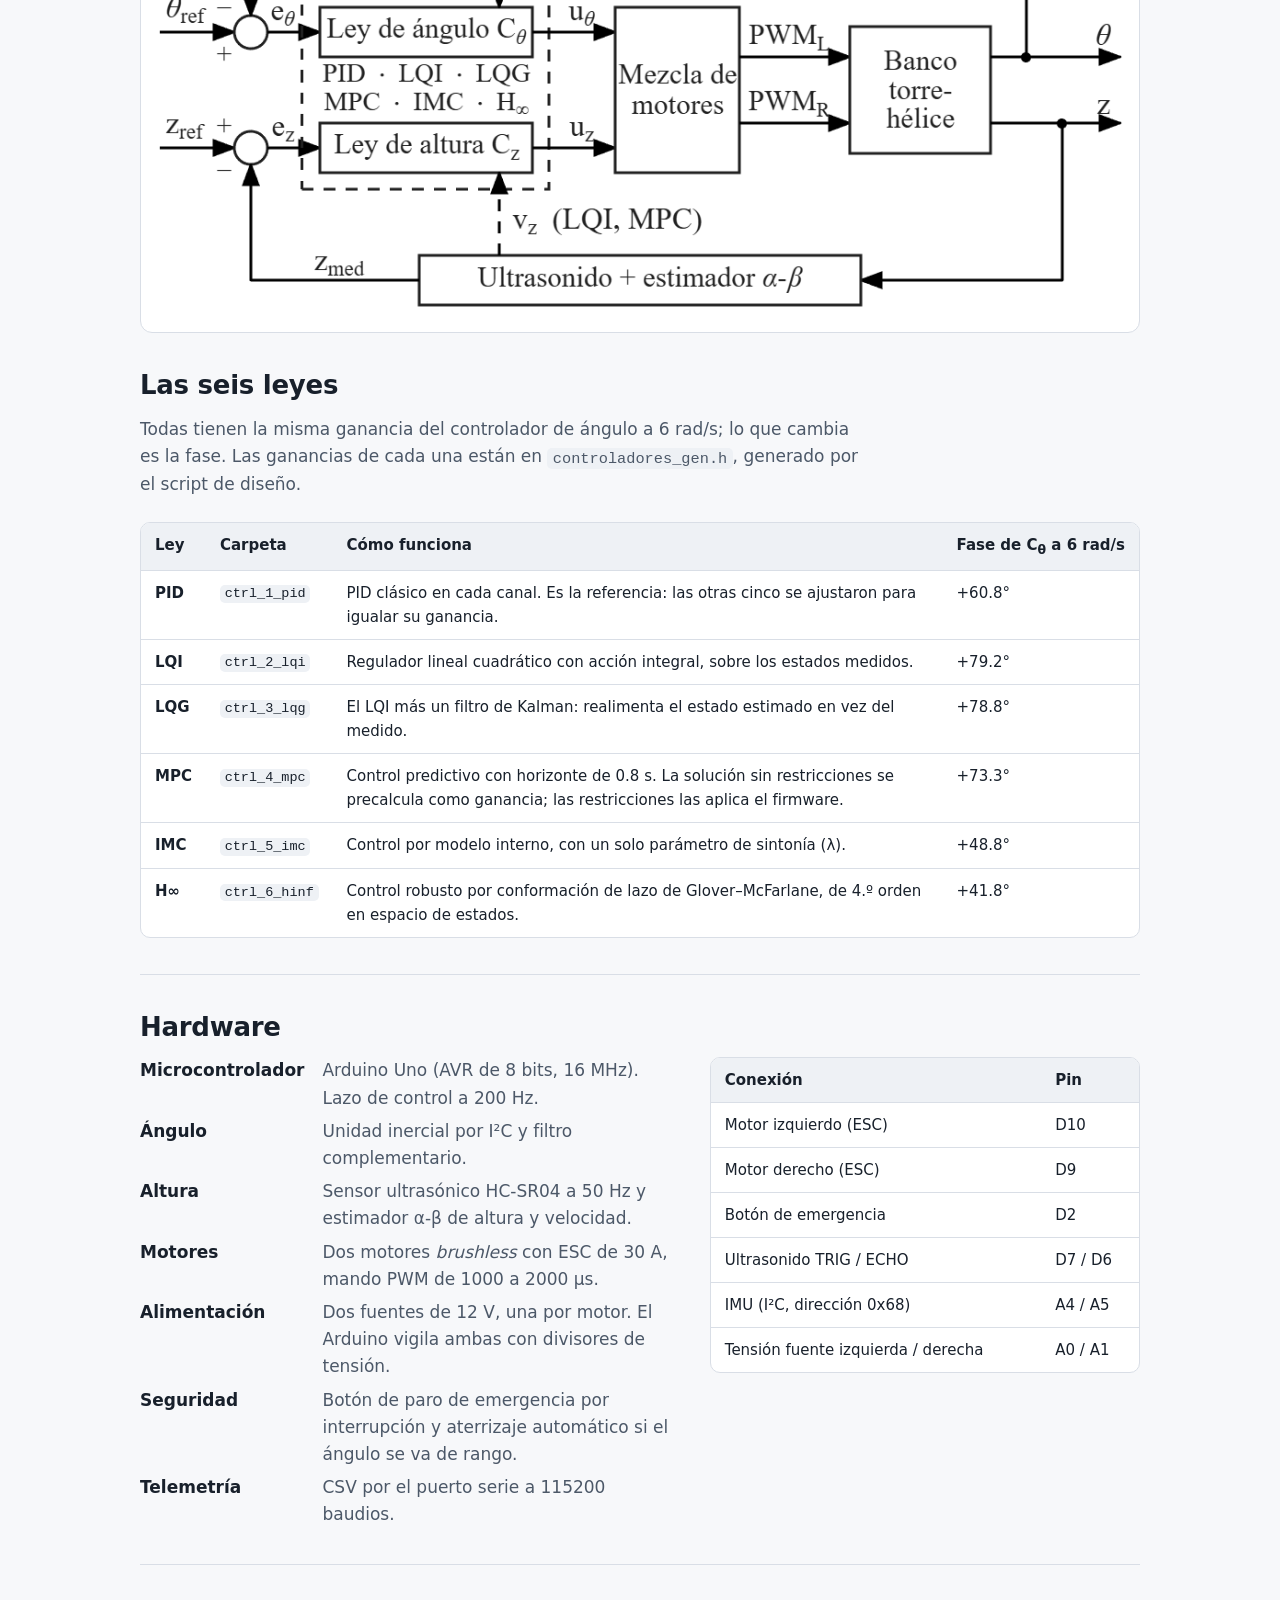
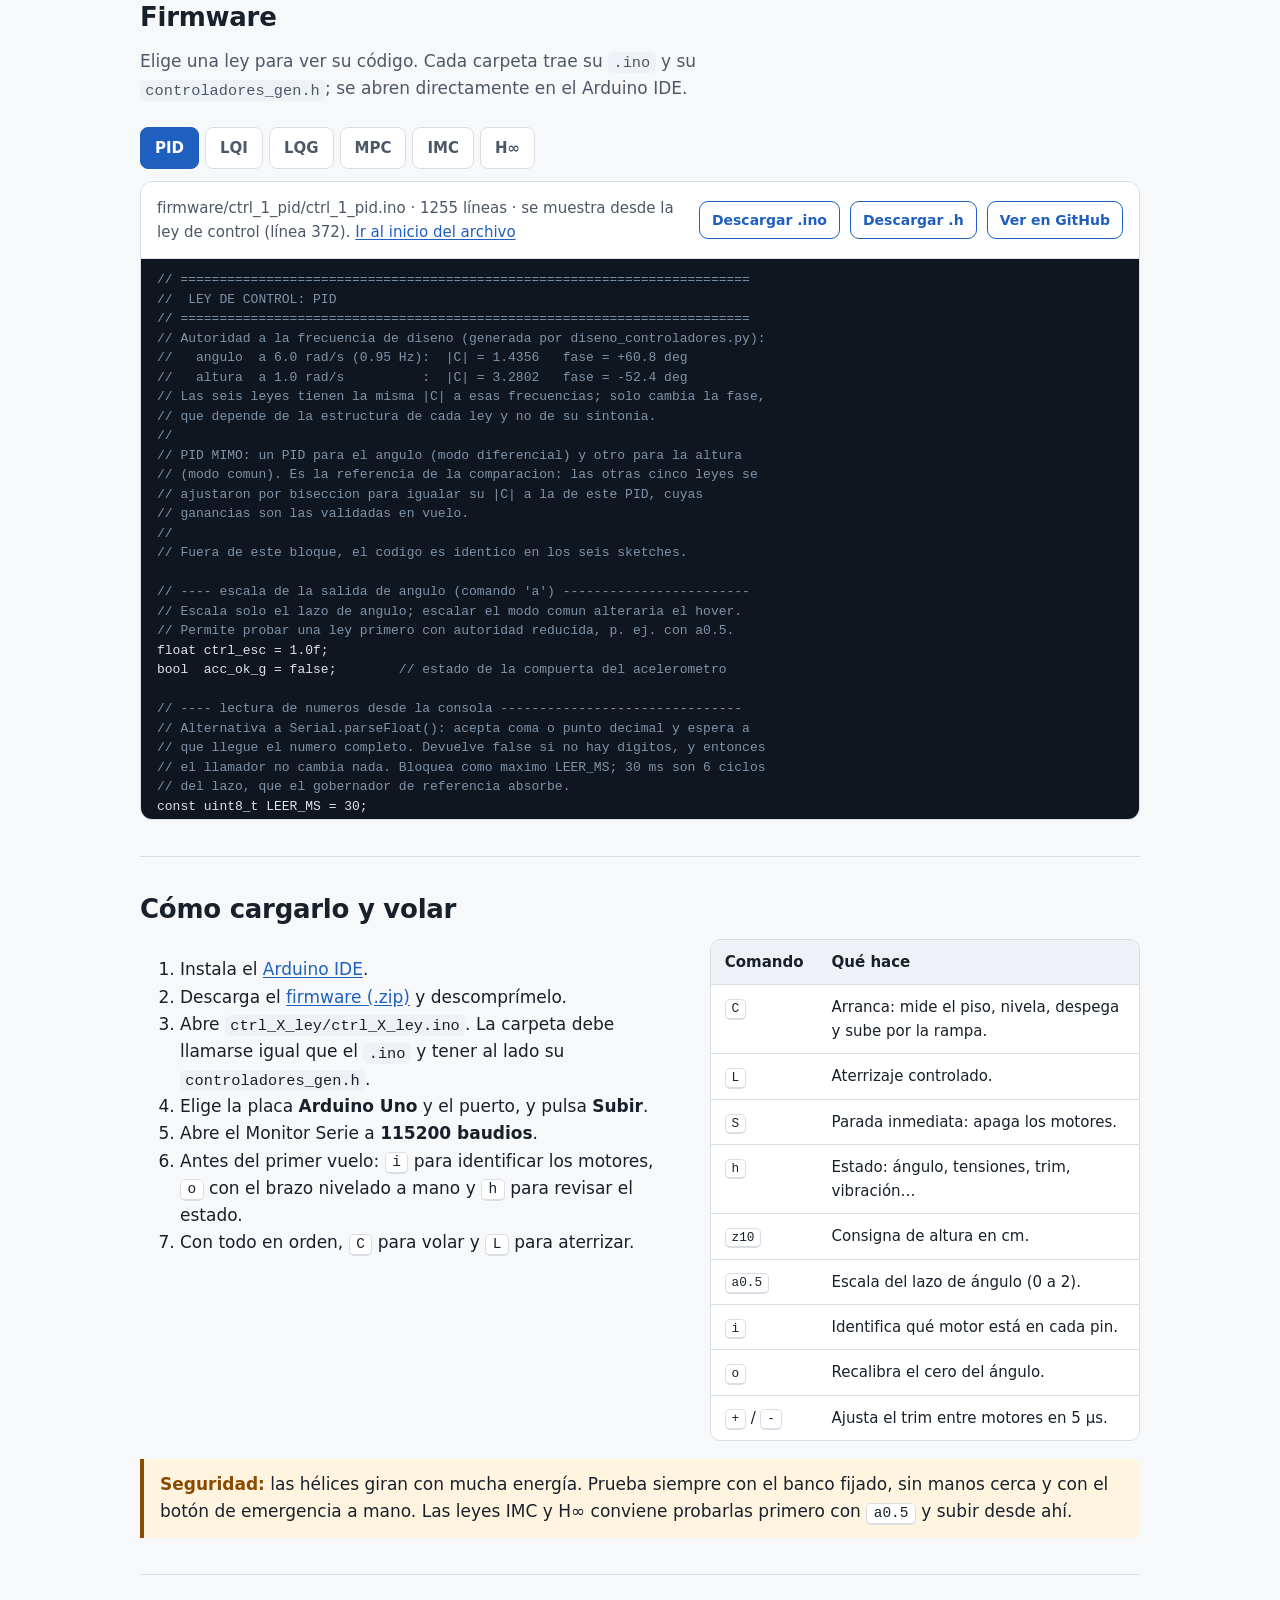
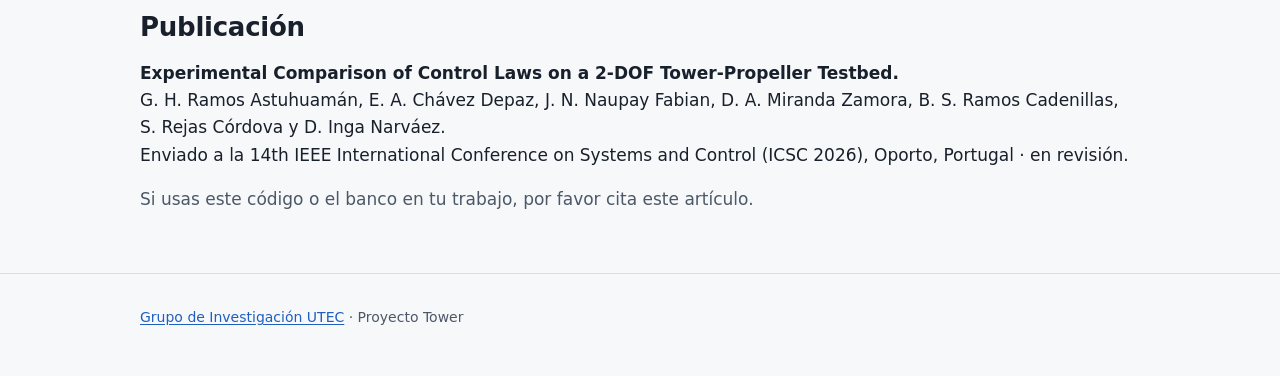
==== commit e41f785b: "Textos de la web y los README revisados para publicacion - Se quitan los avisos provisionales (tarje" ====
--- a/tower/index.html
+++ b/tower/index.html
@@ -27,12 +27,12 @@
   <main>
     <div class="contenedor">
       <section class="portada">
-        <a href="../">← Todos los proyectos</a><br><br>
+        <p class="volver"><a href="../">← Todos los proyectos</a></p>
         <span class="etiqueta">Proyecto · Control</span>
         <h1>Tower: banco torre-hélice de 2 GDL</h1>
         <p class="entrada">Seis leyes de control (PID, LQI, LQG, MPC, IMC y H∞) corriendo en un Arduino, comparadas en el
-          mismo banco y con el mismo protocolo de vuelo. Aquí está el contexto del proyecto y el firmware completo de las seis.</p>
-        <br>
+          mismo banco y con el mismo protocolo de vuelo. Esta página reúne el contexto del proyecto, el hardware y el firmware
+          completo de las seis leyes.</p>
         <div class="botones">
           <a class="boton" href="#firmware">Ver el código</a>
           <a class="boton secundario" href="firmware_tower.zip" download>Descargar firmware (.zip)</a>
@@ -54,9 +54,9 @@
               para que su controlador de ángulo tenga la <strong>misma ganancia a 6 rad/s</strong> (0.95 Hz), la frecuencia
               a la que oscila el brazo en vuelo.</p>
             <p>Con cada ley se hicieron vuelos repetidos con el mismo protocolo: despegue, subida por rampa hasta 10 cm y
-              crucero. El análisis y los resultados están en el paper que enviamos a la conferencia IEEE ICSC 2026.</p>
-            <p class="nota"><strong>Estado:</strong> paper en revisión. Cuando se publique, aquí pondremos la referencia
-              completa y los resultados.</p>
+              crucero. El análisis y los resultados se presentan en el artículo asociado (ver
+              <a href="#publicacion">Publicación</a>).</p>
+            <p class="nota"><strong>Estado:</strong> artículo en revisión en IEEE ICSC 2026.</p>
           </div>
           <figure>
             <img class="foto-banco" src="img/banco.jpg" alt="Banco torre-hélice: marco con dos guías metálicas, carro con el brazo azul, dos motores con hélices y el sensor ultrasónico en la base" width="900" height="1600">
@@ -188,8 +188,8 @@
         <p><strong>Experimental Comparison of Control Laws on a 2-DOF Tower-Propeller Testbed.</strong><br>
           G. H. Ramos Astuhuamán, E. A. Chávez Depaz, J. N. Naupay Fabian, D. A. Miranda Zamora, B. S. Ramos Cadenillas,
           S. Rejas Córdova y D. Inga Narváez.<br>
-          Enviado a la 14th International Conference on Systems and Control (ICSC 2026), Oporto, Portugal · en revisión.</p>
-        <p class="seccion-intro">Si usas este código, cita el paper. La referencia completa estará aquí cuando se publique.</p>
+          Enviado a la 14th IEEE International Conference on Systems and Control (ICSC 2026), Oporto, Portugal · en revisión.</p>
+        <p class="seccion-intro">Si usas este código o el banco en tu trabajo, por favor cita este artículo.</p>
       </section>
     </div>
   </main>
@@ -200,7 +200,7 @@
 
   <script>
   (function () {
-    // Repositorio en GitHub ("usuario/repositorio"). Vacío = se detecta solo en GitHub Pages.
+    // Repositorio de GitHub ("usuario/repositorio"). Si queda vacio, se deduce de la URL de GitHub Pages.
     var REPO = "";
 
     var codigo = document.getElementById("codigo");
@@ -272,8 +272,8 @@
         cache[ley] = t; pintar(ley, ruta, t);
       }).catch(function () {
         info.textContent = ruta;
-        codigo.textContent = "No se pudo cargar el código aquí (al abrir la página como archivo local el navegador lo bloquea).\n" +
-          "Usa el botón «Descargar .ino» o mira la carpeta tower/firmware del repositorio.";
+        codigo.textContent = "No se pudo cargar el código en el visor.\n" +
+          "Usa el botón «Descargar .ino» o consulta la carpeta tower/firmware del repositorio.";
       });
     }
 
--- a/assets/estilo.css
+++ b/assets/estilo.css
@@ -80,6 +80,8 @@
 
 /* ---- portada ---- */
 .portada { padding: 64px 0 40px; }
+.portada .volver { margin: 0 0 18px; }
+.portada .botones { margin-top: 24px; }
 .etiqueta {
   display: inline-block; font-size: 13px; font-weight: 600; letter-spacing: .04em; text-transform: uppercase;
   color: var(--acento); background: var(--acento-suave); padding: 4px 10px; border-radius: 999px;
@@ -94,7 +96,12 @@
 .seccion-intro { color: var(--texto-suave); max-width: 720px; margin: 0 0 24px; }
 
 /* ---- tarjetas ---- */
-.rejilla { display: grid; gap: 20px; grid-template-columns: repeat(auto-fill, minmax(290px, 1fr)); }
+.rejilla { display: grid; gap: 20px; grid-template-columns: repeat(auto-fit, minmax(290px, 1fr)); }
+/* con un solo proyecto, la tarjeta ocupa todo el ancho con la foto al costado */
+@media (min-width: 761px) {
+  .rejilla > .tarjeta:only-child { display: grid; grid-template-columns: minmax(0, 0.8fr) minmax(0, 1.2fr); }
+  .rejilla > .tarjeta:only-child .tarjeta-img { aspect-ratio: auto; height: 340px; object-position: center 45%; }
+}
 .tarjeta {
   background: var(--superficie); border: 1px solid var(--borde); border-radius: var(--radio);
   box-shadow: var(--sombra); overflow: hidden; display: flex; flex-direction: column;
@@ -103,8 +110,6 @@
 .tarjeta-cuerpo { padding: 20px; display: flex; flex-direction: column; gap: 10px; flex: 1; }
 .tarjeta-cuerpo p { margin: 0; color: var(--texto-suave); }
 .tarjeta-pie { margin-top: auto; padding-top: 6px; }
-.tarjeta.pendiente { border-style: dashed; box-shadow: none; background: transparent; }
-.tarjeta.pendiente .tarjeta-cuerpo { justify-content: center; min-height: 180px; }
 
 .estado {
   align-self: flex-start; font-size: 13px; font-weight: 600; padding: 3px 10px; border-radius: 999px;
